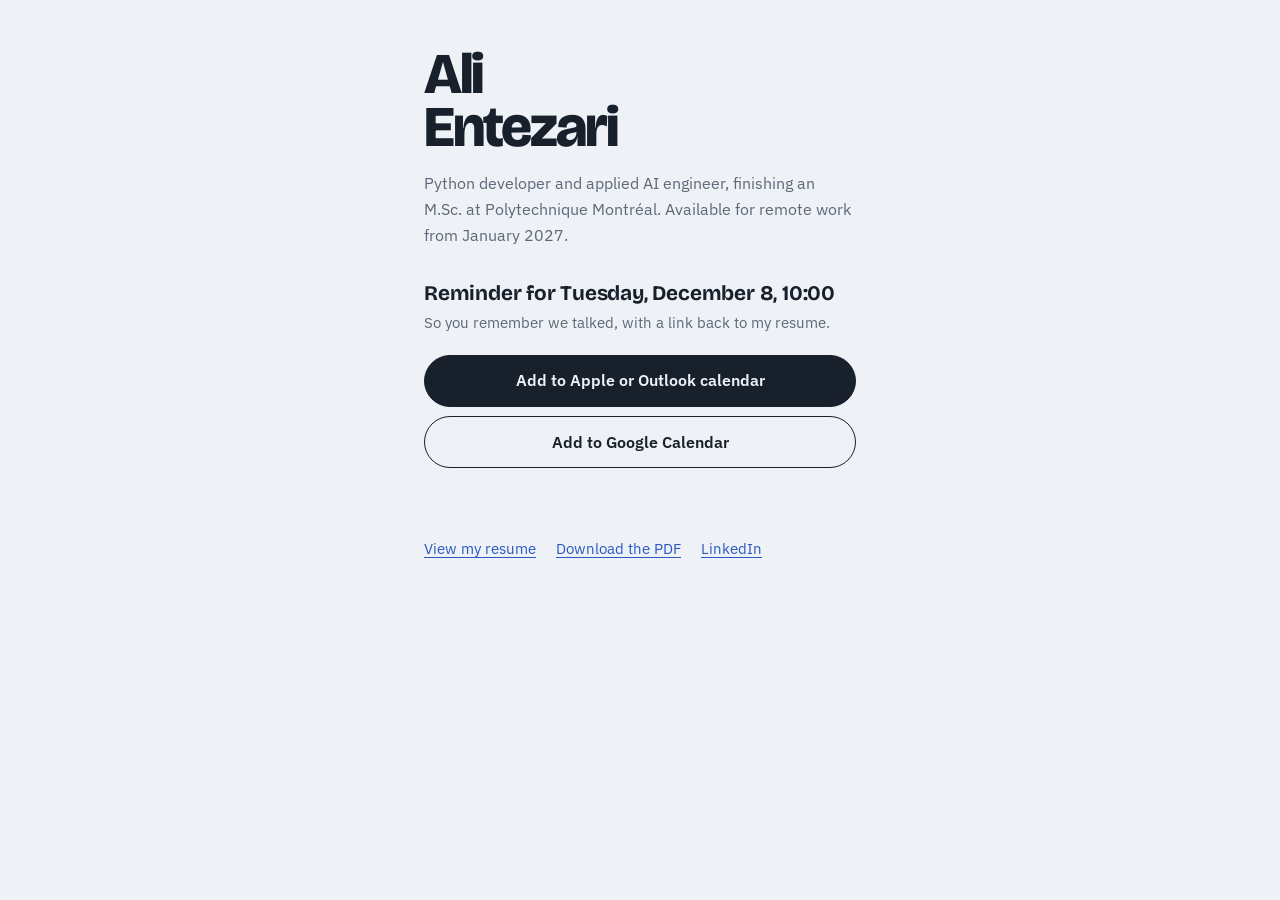
==== remind.html @ 242b9a69 "Interactive resume site with shareable QR codes - index.html: resume with skill filter that highligh" ====
<!DOCTYPE html>
<html lang="en">
<head>
<meta charset="utf-8">
<meta name="viewport" content="width=device-width, initial-scale=1, viewport-fit=cover">
<title>Remember Ali Entezari</title>
<meta name="robots" content="noindex">
<meta name="theme-color" content="#EEF1F5">
<link rel="icon" href="assets/icon.svg" type="image/svg+xml">
<link rel="apple-touch-icon" href="assets/icon-180.png">
<link rel="preconnect" href="https://fonts.googleapis.com">
<link rel="preconnect" href="https://fonts.gstatic.com" crossorigin>
<link href="https://fonts.googleapis.com/css2?family=Bricolage+Grotesque:opsz,wght@12..96,700;12..96,800&family=IBM+Plex+Sans:wght@400;500;600&display=swap" rel="stylesheet">
<link rel="stylesheet" href="assets/style.css">
<style>
  .card { max-width: 30rem; margin: 0 auto; padding: 3rem 1.5rem calc(2rem + env(safe-area-inset-bottom)); }
  .card .name { font-size: clamp(2.6rem, 12vw, 3.6rem); }
  .card .role { max-width: none; }
  .when-big { font: 700 1.3rem/1.3 var(--display); margin: 2rem 0 .25rem; letter-spacing: -.01em; }
  .stack-btns { display: grid; gap: .6rem; margin: 1.25rem 0 2rem; }
  .stack-btns .btn { width: 100%; min-height: 52px; font-size: 1rem; }
  .links { display: flex; flex-wrap: wrap; gap: .5rem 1.25rem; font-size: .95rem; }
  .done { color: #2E9E6A; font-weight: 500; min-height: 1.5em; }
</style>
</head>
<body>
  <main class="card">
    <h1 class="name">Ali<br>Entezari</h1>
    <p class="role">Python developer and applied AI engineer, finishing an M.Sc. at Polytechnique Montréal. Available for remote work from January 2027.</p>

    <p class="when-big" id="when">Get a reminder in two days</p>
    <p class="muted" id="met-line">So you remember we talked, with a link back to my resume.</p>

    <div class="stack-btns">
      <a class="btn btn-primary" id="ics" href="#">Add to Apple or Outlook calendar</a>
      <a class="btn" id="gcal" href="#" target="_blank" rel="noopener">Add to Google Calendar</a>
    </div>
    <p class="done" id="done" role="status"></p>

    <div class="links">
      <a href="./">View my resume</a>
      <a href="Ali_Entezari_Resume.pdf" download>Download the PDF</a>
      <a href="https://www.linkedin.com/in/ali-e-8a878ab6/">LinkedIn</a>
    </div>
  </main>

  <script src="assets/common.js"></script>
  <script src="assets/remind.js"></script>
</body>
</html>
---- assets/style.css ----
/* ─── Tokens ─── */
:root {
  --paper: #EEF1F5;
  --surface: #FFFFFF;
  --ink: #18202B;
  --muted: #5D6878;
  --line: #C9D1DC;
  --trace: #2B59C3;
  --fire: #E39B2D;
  --fire-soft: #FBEBD2;

  --display: 'Bricolage Grotesque', 'Segoe UI', system-ui, sans-serif;
  --body: 'IBM Plex Sans', 'Segoe UI', system-ui, sans-serif;

  --s1: .25rem; --s2: .5rem; --s3: .75rem; --s4: 1rem; --s5: 1.5rem; --s6: 2rem; --s7: 3rem; --s8: 4.5rem;
  color-scheme: light;
}
@media (prefers-color-scheme: dark) {
  :root {
    --paper: #151B24;
    --surface: #1D2530;
    --ink: #E6EAF0;
    --muted: #9AA5B5;
    --line: #34404F;
    --trace: #7C9EF0;
    --fire: #F0B04A;
    --fire-soft: #3A2E1A;
    color-scheme: dark;
  }
}

/* ─── Base ─── */
*, *::before, *::after { box-sizing: border-box; }
html { -webkit-text-size-adjust: 100%; }
body {
  margin: 0;
  background: var(--paper);
  color: var(--ink);
  font: 400 1rem/1.6 var(--body);
  -webkit-font-smoothing: antialiased;
}
a { color: var(--trace); text-decoration-thickness: 1px; text-underline-offset: 3px; }
a:hover { text-decoration-thickness: 2px; }
h1, h2, h3 { font-family: var(--display); margin: 0; }
p { margin: 0 0 var(--s3); }
ul { margin: 0; padding: 0; }
:focus-visible { outline: 3px solid var(--fire); outline-offset: 2px; border-radius: 4px; }
.skip { position: absolute; left: -999px; top: 0; background: var(--ink); color: var(--paper); padding: var(--s2) var(--s4); z-index: 10; }
.skip:focus { left: var(--s4); top: var(--s4); }
svg { fill: currentColor; }

/* ─── Layout ─── */
.page {
  display: grid;
  grid-template-columns: minmax(280px, 340px) minmax(0, 720px);
  gap: var(--s8);
  max-width: 1180px;
  margin: 0 auto;
  padding: var(--s8) var(--s6);
}
.side { position: sticky; top: var(--s6); align-self: start; max-height: calc(100vh - 2 * var(--s6)); overflow-y: auto; padding-right: var(--s2); scrollbar-width: thin; }

/* ─── Sidebar ─── */
.name {
  font-weight: 800;
  font-size: clamp(3rem, 2rem + 3vw, 4.4rem);
  line-height: .92;
  letter-spacing: -.035em;
  font-variation-settings: 'opsz' 96;
}
.role { margin-top: var(--s4); color: var(--muted); font-size: 1.02rem; max-width: 30ch; }

.contact { list-style: none; margin: var(--s5) 0; display: grid; gap: var(--s2); font-size: .94rem; }
.contact li { display: flex; align-items: center; gap: var(--s3); }
.contact svg { width: 18px; height: 18px; flex: none; color: var(--muted); }
.contact a { color: var(--ink); text-decoration-color: var(--line); }
.contact a:hover { color: var(--trace); text-decoration-color: currentColor; }

.actions { display: flex; flex-wrap: wrap; gap: var(--s2); margin-bottom: var(--s6); }
.btn {
  display: inline-flex; align-items: center; justify-content: center;
  min-height: 44px; padding: 0 var(--s4);
  border: 1.5px solid var(--ink); border-radius: 999px;
  color: var(--ink); text-decoration: none; font-weight: 600; font-size: .94rem;
  background: transparent; cursor: pointer; font-family: var(--body);
}
.btn:hover { background: var(--surface); }
.btn-primary { background: var(--ink); color: var(--paper); }
.btn-primary:hover { background: var(--trace); border-color: var(--trace); }

.side-h { font-size: 1.15rem; font-weight: 700; margin: var(--s6) 0 var(--s2); }
.skills .side-h { margin-top: 0; }
.hint { color: var(--muted); font-size: .88rem; min-height: 2.8em; margin-bottom: var(--s3); }
.group { margin-bottom: var(--s4); }
.group h3 { font-family: var(--body); font-weight: 500; font-size: .82rem; color: var(--muted); margin-bottom: var(--s2); }
.chips { display: flex; flex-wrap: wrap; gap: 6px; }
.chip {
  display: inline-flex; align-items: center; gap: 6px;
  min-height: 34px; padding: 0 10px;
  border: 1px solid var(--line); border-radius: 6px;
  background: var(--surface); color: var(--ink);
  font: 500 .86rem/1 var(--body);
  cursor: pointer;
}
.chip:hover { border-color: var(--trace); }
.chip .count {
  font-size: .72rem; font-weight: 600; line-height: 1;
  padding: 3px 5px; border-radius: 4px;
  background: var(--paper); color: var(--trace);
}
.chip.quiet { color: var(--muted); background: transparent; }
.chip[aria-pressed="true"] { background: var(--fire); border-color: var(--fire); color: #1B1406; }
.chip[aria-pressed="true"] .count { background: rgba(255,255,255,.55); color: #1B1406; }
.clear {
  border: 0; background: none; padding: var(--s2) 0; color: var(--trace);
  font: 500 .88rem var(--body); text-decoration: underline; text-underline-offset: 3px; cursor: pointer;
}

.langs { margin: 0; display: grid; gap: var(--s2); }
.langs div { display: grid; grid-template-columns: 5.5rem 1fr; align-items: center; font-size: .92rem; }
.langs dd { margin: 0; display: flex; align-items: center; gap: var(--s3); color: var(--muted); font-size: .85rem; }
.bar { position: relative; flex: 1; height: 4px; background: var(--line); border-radius: 2px; max-width: 120px; }
.bar::after { content: ''; position: absolute; inset: 0 auto 0 0; width: calc(var(--v) * 100%); background: var(--trace); border-radius: 2px; }

/* ─── Main ─── */
.main section { margin-bottom: var(--s8); }
.lede {
  font-family: var(--display);
  font-weight: 500;
  font-size: clamp(1.55rem, 1.1rem + 1.4vw, 2.15rem);
  line-height: 1.22;
  letter-spacing: -.012em;
  margin-bottom: var(--s5);
  max-width: 26ch;
  text-wrap: balance;
}
.summary p:not(.lede) { max-width: 62ch; }
.avail { display: flex; gap: var(--s3); align-items: baseline; margin-top: var(--s5); padding: var(--s4); background: var(--surface); border-left: 3px solid var(--trace); border-radius: 0 6px 6px 0; }
.avail .dot { width: 9px; height: 9px; border-radius: 50%; background: #2E9E6A; flex: none; transform: translateY(-1px); box-shadow: 0 0 0 4px rgba(46,158,106,.18); }

.sec-h { font-size: 1.6rem; font-weight: 700; letter-spacing: -.015em; margin-bottom: var(--s5); }

/* The trace: experience as events on a timeline */
.trace { list-style: none; margin: 0; padding: 0; position: relative; }
.trace::before { content: ''; position: absolute; left: 9.25rem; top: .6rem; bottom: .6rem; width: 2px; background: var(--line); }
.trace > .ev { display: grid; grid-template-columns: 8.5rem 1fr; gap: 0 2.25rem; position: relative; padding-bottom: var(--s6); }
.trace > .ev:last-child { padding-bottom: 0; }
.trace > .ev::before {
  content: ''; position: absolute; left: calc(9.25rem - 5px); top: .45rem;
  width: 12px; height: 12px; border-radius: 50%;
  background: var(--paper); border: 2px solid var(--trace);
  transition: background .2s, border-color .2s;
}
.when { color: var(--muted); font-size: .88rem; padding-top: .18rem; text-align: right; font-variant-numeric: tabular-nums; }
.what h3 { font-size: 1.22rem; font-weight: 700; letter-spacing: -.01em; }
.org { color: var(--muted); margin: 2px 0 var(--s2); font-size: .95rem; }
.org a { color: inherit; text-decoration-color: var(--line); }
.org a:hover { color: var(--trace); }
.what ul { padding-left: 1.1rem; }
.what li { margin-bottom: var(--s1); }
.muted { color: var(--muted); font-size: .92rem; }

/* Projects */
.projects { list-style: none; border-top: 1px solid var(--line); }
.proj { position: relative; padding: var(--s5) 0 var(--s5) 1.6rem; border-bottom: 1px solid var(--line); }
.proj::before {
  content: ''; position: absolute; left: 0; top: calc(var(--s5) + .5rem);
  width: 10px; height: 10px; border-radius: 2px;
  border: 2px solid var(--trace); background: var(--paper);
  transition: background .2s, border-color .2s;
}
.proj h3 { font-size: 1.18rem; font-weight: 700; letter-spacing: -.01em; }
.proj h3 a { color: var(--ink); text-decoration-color: var(--line); }
.proj h3 a:hover { color: var(--trace); text-decoration-color: currentColor; }
.stack { color: var(--trace); font-size: .88rem; font-weight: 500; margin: 2px 0 var(--s2); }
.proj p:last-child { margin: 0; max-width: 62ch; }
.empty { margin-top: var(--s4); color: var(--muted); font-style: italic; }

/* Filtering: items that match a selected skill "fire" */
.ev { transition: opacity .25s; }
.filtering .ev { opacity: .32; }
.filtering .ev.fired { opacity: 1; }
.ev.fired::before { background: var(--fire) !important; border-color: var(--fire) !important; }
.ev.fired::after {
  content: ''; position: absolute; border-radius: 50%; pointer-events: none;
  border: 2px solid var(--fire);
  animation: ping .9s ease-out 1 forwards;
}
.trace > .ev.fired::after { left: calc(9.25rem - 5px); top: .45rem; width: 12px; height: 12px; }
.proj.fired::after { left: 0; top: calc(var(--s5) + .5rem); width: 10px; height: 10px; border-radius: 2px; }
@keyframes ping { from { transform: scale(1); opacity: .9; } to { transform: scale(3.2); opacity: 0; } }

/* Education */
.edu { display: grid; gap: var(--s6); }
.edu article { display: grid; grid-template-columns: 8.5rem 1fr; gap: 0 2.25rem; }

/* Take this with you */
.keep-grid { display: grid; grid-template-columns: repeat(2, minmax(0, 220px)); gap: var(--s6); }
.keep figure { margin: 0; }
.qr { background: #fff; border-radius: 8px; padding: 6px; border: 1px solid var(--line); }
.qr svg { display: block; width: 100%; height: auto; }
.keep figcaption { margin-top: var(--s2); font-size: .9rem; color: var(--muted); }

.foot { color: var(--muted); font-size: .85rem; border-top: 1px solid var(--line); padding-top: var(--s4); }
.foot a { color: inherit; }

/* Floating share button: phones only */
.fab {
  display: none;
  position: fixed; right: 16px; bottom: calc(16px + env(safe-area-inset-bottom));
  align-items: center; gap: 8px;
  min-height: 52px; padding: 0 20px 0 16px; border-radius: 999px;
  background: var(--ink); color: var(--paper);
  font-weight: 600; text-decoration: none;
  box-shadow: 0 6px 20px rgba(24, 32, 43, .28);
  z-index: 5;
}
.fab svg { width: 22px; height: 22px; }

/* ─── Responsive ─── */
@media (max-width: 900px) {
  .page { grid-template-columns: 1fr; gap: var(--s6); padding: var(--s6) var(--s5) 7rem; }
  .side { position: static; max-height: none; overflow: visible; padding-right: 0; }
  .fab { display: inline-flex; }
  .keep { display: none; }
}
@media (max-width: 560px) {
  .page { padding: var(--s5) var(--s4) 7rem; }
  .trace::before { left: 5px; }
  .trace > .ev, .edu article { grid-template-columns: 1fr; padding-left: 1.6rem; }
  .edu article { padding-left: 0; }
  .trace > .ev::before, .trace > .ev.fired::after { left: 0; }
  .when { text-align: left; padding-top: 0; }
  .lede { max-width: none; }
}
@media (prefers-reduced-motion: reduce) {
  .ev.fired::after { animation: none; display: none; }
  .ev, .ev::before { transition: none; }
}
@media print {
  .fab, .actions, .keep, .hint, .clear, .skip { display: none !important; }
  .page { display: block; padding: 0; }
  .side { position: static; max-height: none; }
  .filtering .ev { opacity: 1; }
}
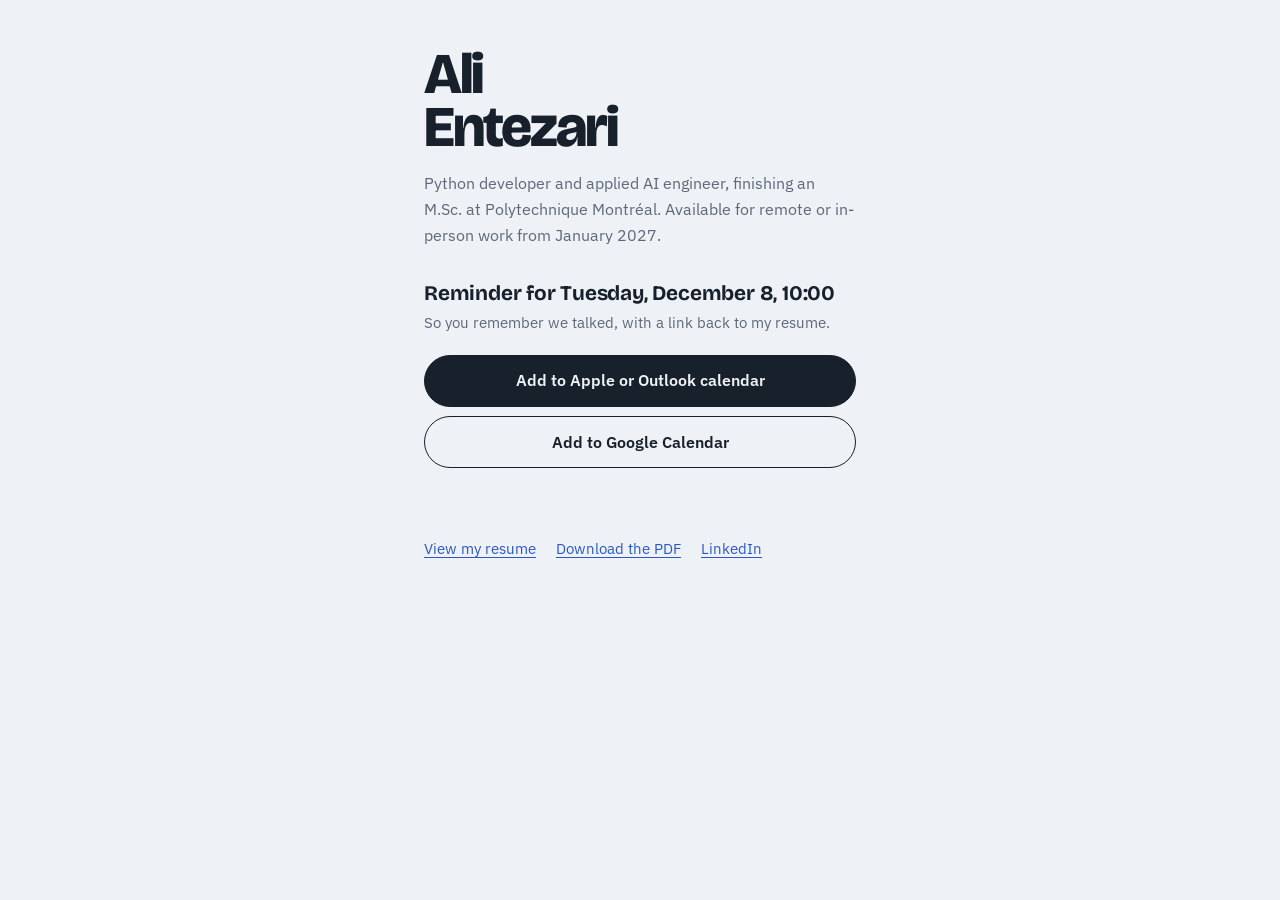
==== commit 51b2b1f8: "Add profile photo; say available for remote or in-person work Co-Authored-By: Claude Opus 5.5 <norep" ====
--- a/remind.html
+++ b/remind.html
@@ -11,7 +11,7 @@
 <link rel="preconnect" href="https://fonts.googleapis.com">
 <link rel="preconnect" href="https://fonts.gstatic.com" crossorigin>
 <link href="https://fonts.googleapis.com/css2?family=Bricolage+Grotesque:opsz,wght@12..96,700;12..96,800&family=IBM+Plex+Sans:wght@400;500;600&display=swap" rel="stylesheet">
-<link rel="stylesheet" href="assets/style.css">
+<link rel="stylesheet" href="assets/style.css?v=202611191738">
 <style>
   .card { max-width: 30rem; margin: 0 auto; padding: 3rem 1.5rem calc(2rem + env(safe-area-inset-bottom)); }
   .card .name { font-size: clamp(2.6rem, 12vw, 3.6rem); }
@@ -26,7 +26,7 @@
 <body>
   <main class="card">
     <h1 class="name">Ali<br>Entezari</h1>
-    <p class="role">Python developer and applied AI engineer, finishing an M.Sc. at Polytechnique Montréal. Available for remote work from January 2027.</p>
+    <p class="role">Python developer and applied AI engineer, finishing an M.Sc. at Polytechnique Montréal. Available for remote or in-person work from January 2027.</p>
 
     <p class="when-big" id="when">Get a reminder in two days</p>
     <p class="muted" id="met-line">So you remember we talked, with a link back to my resume.</p>
@@ -44,7 +44,7 @@
     </div>
   </main>
 
-  <script src="assets/common.js"></script>
-  <script src="assets/remind.js"></script>
+  <script src="assets/common.js?v=202611191738"></script>
+  <script src="assets/remind.js?v=202611191738"></script>
 </body>
 </html>
--- a/assets/style.css
+++ b/assets/style.css
@@ -61,6 +61,12 @@
 .side { position: sticky; top: var(--s6); align-self: start; max-height: calc(100vh - 2 * var(--s6)); overflow-y: auto; padding-right: var(--s2); scrollbar-width: thin; }
 
 /* ─── Sidebar ─── */
+.photo {
+  display: block; width: 132px; height: 132px; object-fit: cover;
+  border-radius: 50%; margin-bottom: var(--s5);
+  padding: 4px; border: 2px solid var(--trace); background: var(--paper);
+}
+@media (max-width: 560px) { .photo { width: 112px; height: 112px; } }
 .name {
   font-weight: 800;
   font-size: clamp(3rem, 2rem + 3vw, 4.4rem);
